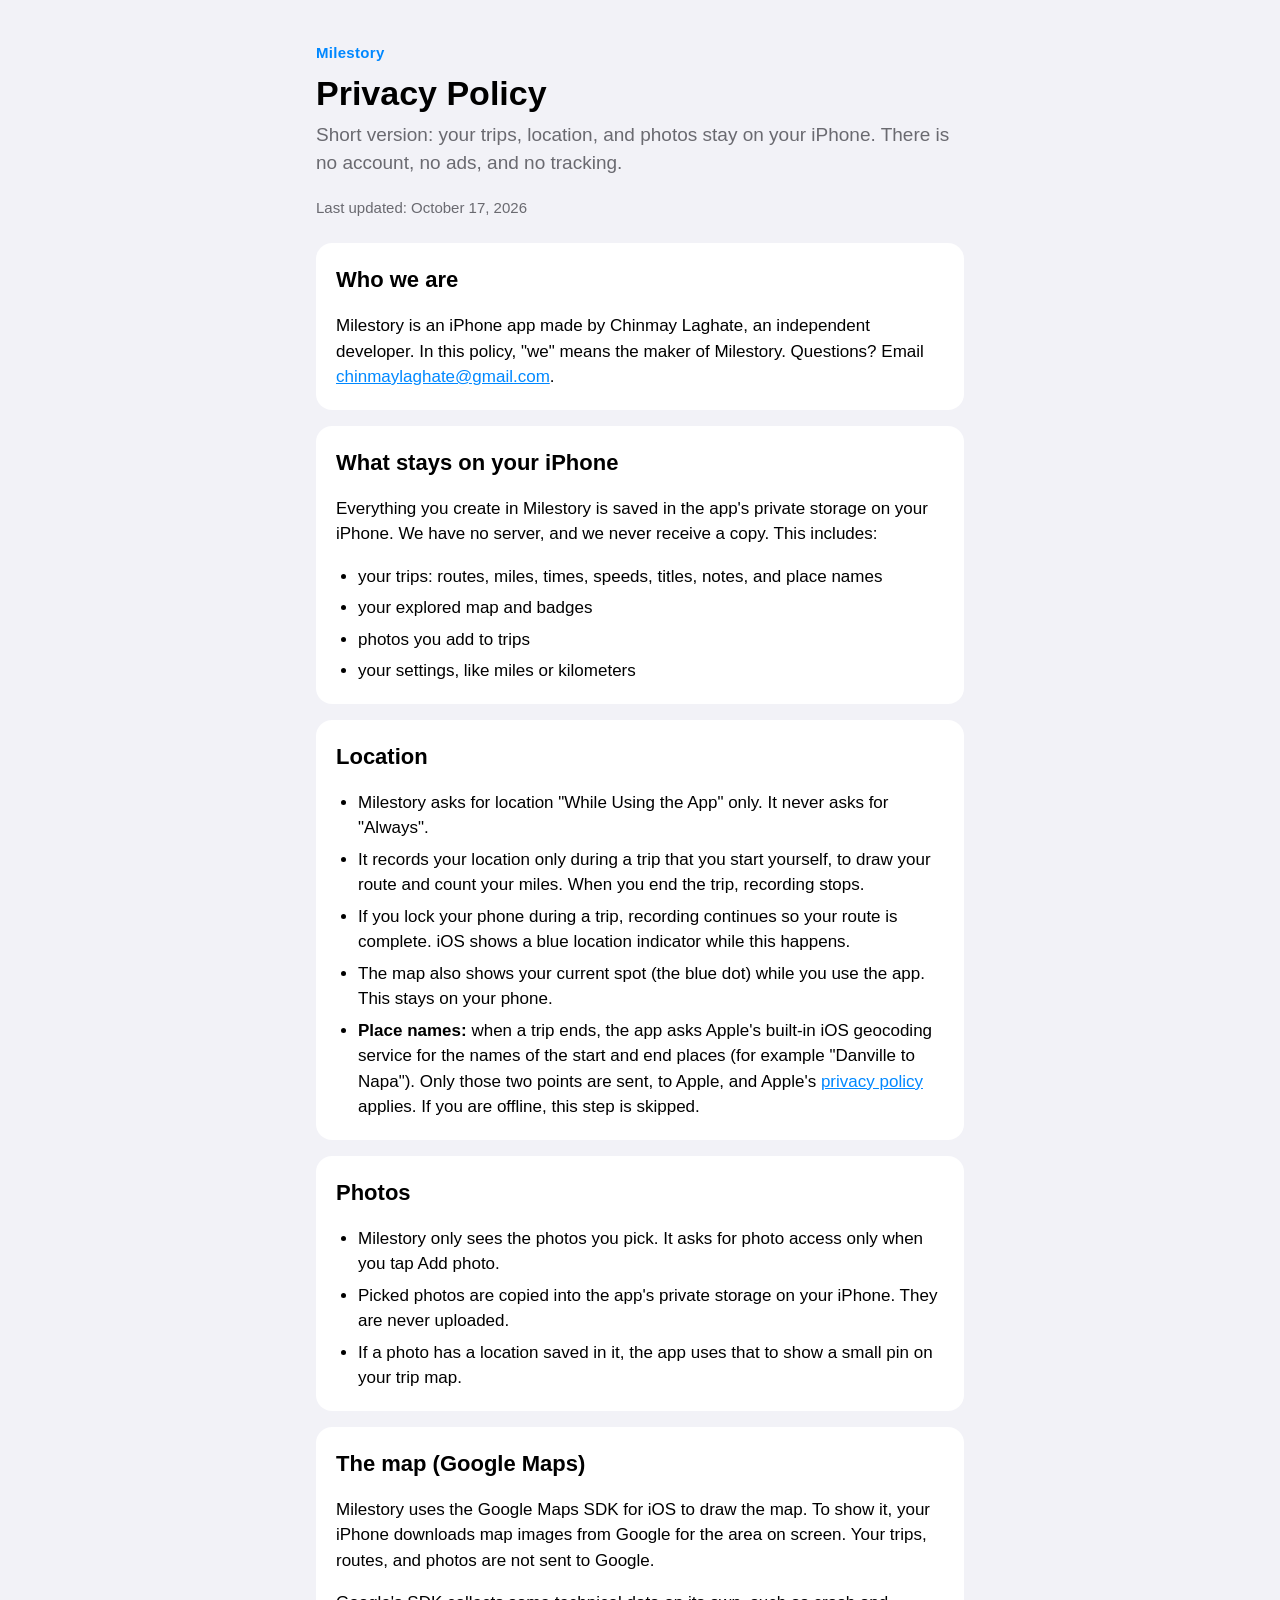
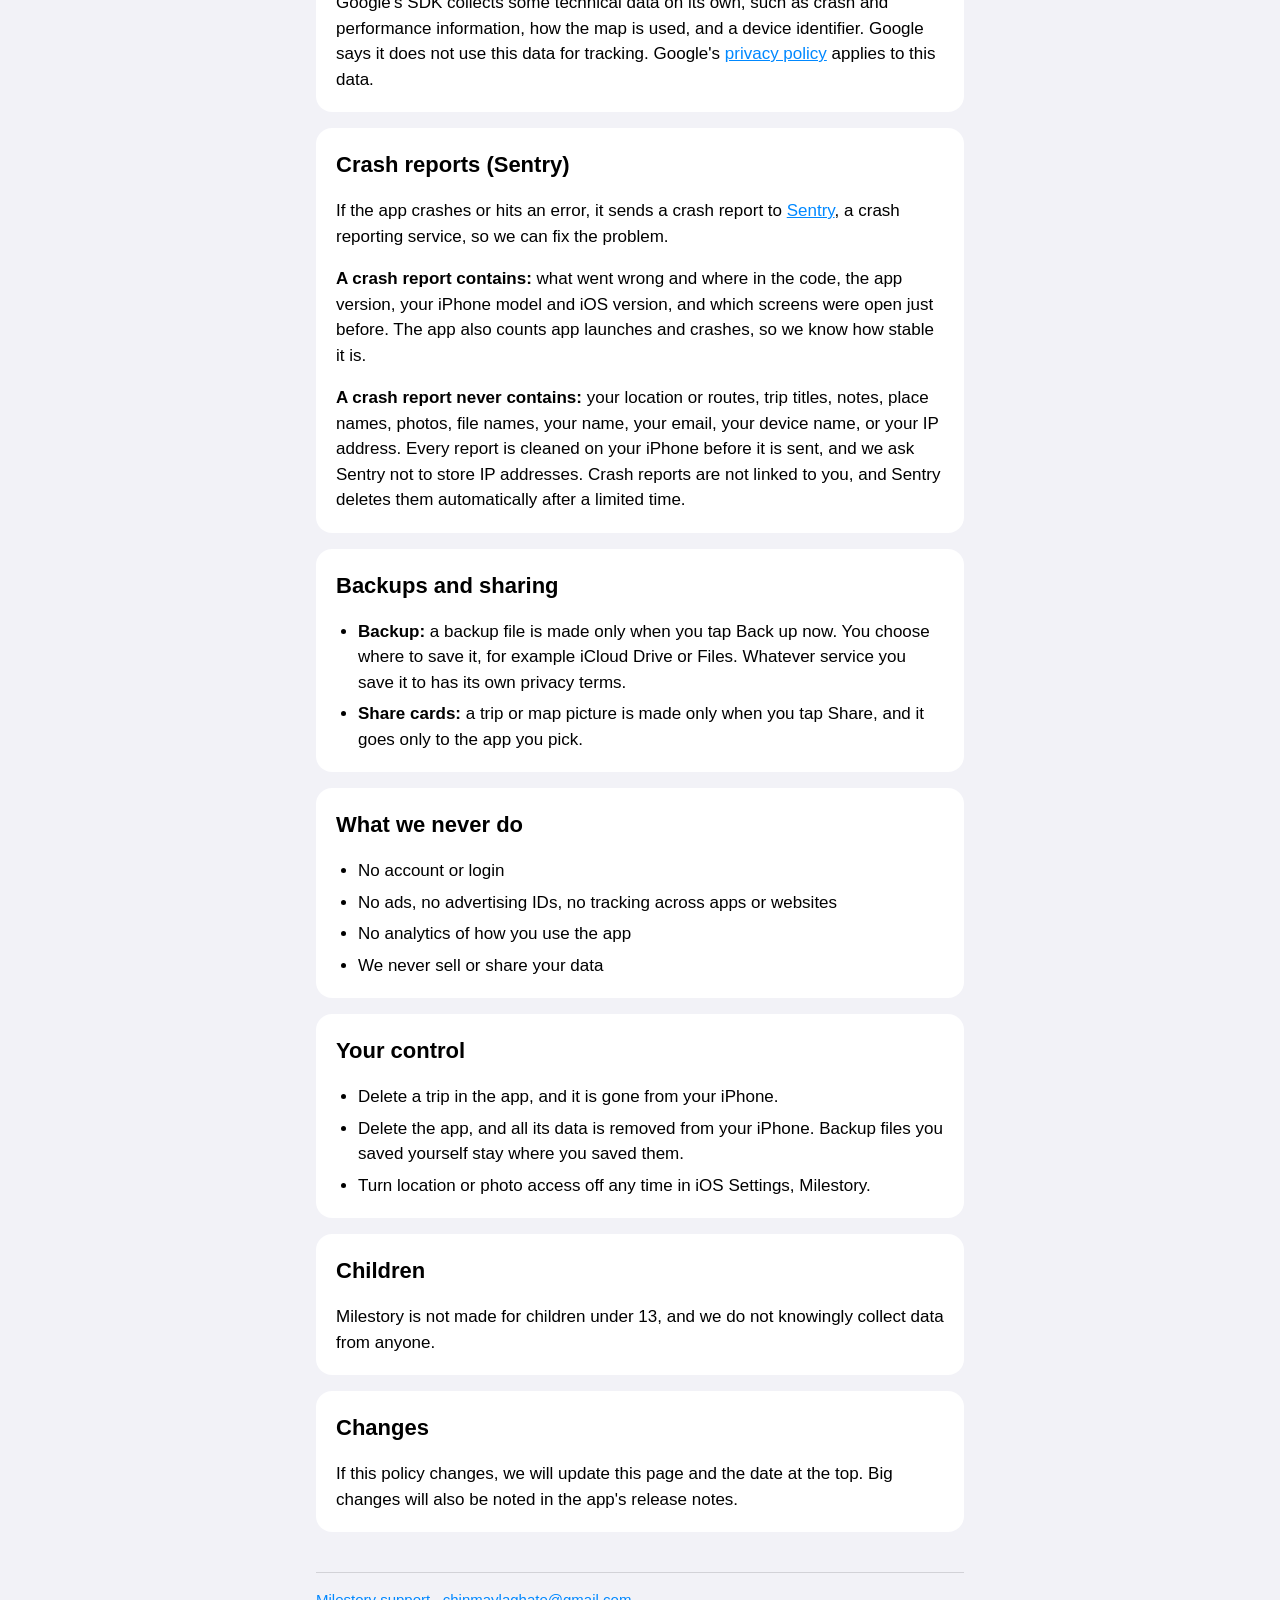
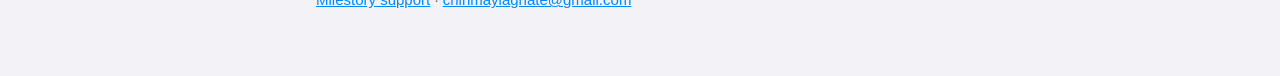
==== privacy.html @ d3af3674 "Phase 10: privacy policy and support pages in docs/, links to milestory-site Co-Authored-By: Claude " ====
<!doctype html>
<html lang="en">
<head>
  <meta charset="utf-8">
  <meta name="viewport" content="width=device-width, initial-scale=1">
  <title>Milestory Privacy Policy</title>
  <meta name="description" content="How Milestory handles your data: your trips, location, and photos stay on your iPhone.">
  <link rel="stylesheet" href="style.css">
</head>
<body>
<main>
  <header>
    <a class="brand" href="./">Milestory</a>
    <h1>Privacy Policy</h1>
    <p class="lead">Short version: your trips, location, and photos stay on your iPhone. There is no account, no ads, and no tracking.</p>
    <p class="muted">Last updated: October 17, 2026</p>
  </header>

  <div class="card">
    <h2>Who we are</h2>
    <p>Milestory is an iPhone app made by Chinmay Laghate, an independent developer. In this policy, "we" means the maker of Milestory. Questions? Email <a href="mailto:chinmaylaghate@gmail.com">chinmaylaghate@gmail.com</a>.</p>
  </div>

  <div class="card">
    <h2>What stays on your iPhone</h2>
    <p>Everything you create in Milestory is saved in the app's private storage on your iPhone. We have no server, and we never receive a copy. This includes:</p>
    <ul>
      <li>your trips: routes, miles, times, speeds, titles, notes, and place names</li>
      <li>your explored map and badges</li>
      <li>photos you add to trips</li>
      <li>your settings, like miles or kilometers</li>
    </ul>
  </div>

  <div class="card">
    <h2>Location</h2>
    <ul>
      <li>Milestory asks for location "While Using the App" only. It never asks for "Always".</li>
      <li>It records your location only during a trip that you start yourself, to draw your route and count your miles. When you end the trip, recording stops.</li>
      <li>If you lock your phone during a trip, recording continues so your route is complete. iOS shows a blue location indicator while this happens.</li>
      <li>The map also shows your current spot (the blue dot) while you use the app. This stays on your phone.</li>
      <li><strong>Place names:</strong> when a trip ends, the app asks Apple's built-in iOS geocoding service for the names of the start and end places (for example "Danville to Napa"). Only those two points are sent, to Apple, and Apple's <a href="https://www.apple.com/legal/privacy/">privacy policy</a> applies. If you are offline, this step is skipped.</li>
    </ul>
  </div>

  <div class="card">
    <h2>Photos</h2>
    <ul>
      <li>Milestory only sees the photos you pick. It asks for photo access only when you tap Add photo.</li>
      <li>Picked photos are copied into the app's private storage on your iPhone. They are never uploaded.</li>
      <li>If a photo has a location saved in it, the app uses that to show a small pin on your trip map.</li>
    </ul>
  </div>

  <div class="card">
    <h2>The map (Google Maps)</h2>
    <p>Milestory uses the Google Maps SDK for iOS to draw the map. To show it, your iPhone downloads map images from Google for the area on screen. Your trips, routes, and photos are not sent to Google.</p>
    <p>Google's SDK collects some technical data on its own, such as crash and performance information, how the map is used, and a device identifier. Google says it does not use this data for tracking. Google's <a href="https://policies.google.com/privacy">privacy policy</a> applies to this data.</p>
  </div>

  <div class="card">
    <h2>Crash reports (Sentry)</h2>
    <p>If the app crashes or hits an error, it sends a crash report to <a href="https://sentry.io/privacy/">Sentry</a>, a crash reporting service, so we can fix the problem.</p>
    <p><strong>A crash report contains:</strong> what went wrong and where in the code, the app version, your iPhone model and iOS version, and which screens were open just before. The app also counts app launches and crashes, so we know how stable it is.</p>
    <p><strong>A crash report never contains:</strong> your location or routes, trip titles, notes, place names, photos, file names, your name, your email, your device name, or your IP address. Every report is cleaned on your iPhone before it is sent, and we ask Sentry not to store IP addresses. Crash reports are not linked to you, and Sentry deletes them automatically after a limited time.</p>
  </div>

  <div class="card">
    <h2>Backups and sharing</h2>
    <ul>
      <li><strong>Backup:</strong> a backup file is made only when you tap Back up now. You choose where to save it, for example iCloud Drive or Files. Whatever service you save it to has its own privacy terms.</li>
      <li><strong>Share cards:</strong> a trip or map picture is made only when you tap Share, and it goes only to the app you pick.</li>
    </ul>
  </div>

  <div class="card">
    <h2>What we never do</h2>
    <ul>
      <li>No account or login</li>
      <li>No ads, no advertising IDs, no tracking across apps or websites</li>
      <li>No analytics of how you use the app</li>
      <li>We never sell or share your data</li>
    </ul>
  </div>

  <div class="card">
    <h2>Your control</h2>
    <ul>
      <li>Delete a trip in the app, and it is gone from your iPhone.</li>
      <li>Delete the app, and all its data is removed from your iPhone. Backup files you saved yourself stay where you saved them.</li>
      <li>Turn location or photo access off any time in iOS Settings, Milestory.</li>
    </ul>
  </div>

  <div class="card">
    <h2>Children</h2>
    <p>Milestory is not made for children under 13, and we do not knowingly collect data from anyone.</p>
  </div>

  <div class="card">
    <h2>Changes</h2>
    <p>If this policy changes, we will update this page and the date at the top. Big changes will also be noted in the app's release notes.</p>
  </div>

  <footer class="muted">
    <a href="./">Milestory support</a> · <a href="mailto:chinmaylaghate@gmail.com">chinmaylaghate@gmail.com</a>
  </footer>
</main>
</body>
</html>
---- style.css ----
:root {
  --bg: #f2f2f7;
  --card: #ffffff;
  --label: #000000;
  --label2: rgba(60, 60, 67, 0.75);
  --line: rgba(60, 60, 67, 0.18);
  --tint: #0088ff;
  color-scheme: light dark;
}
@media (prefers-color-scheme: dark) {
  :root {
    --bg: #000000;
    --card: #1c1c1e;
    --label: #ffffff;
    --label2: rgba(235, 235, 245, 0.7);
    --line: rgba(84, 84, 88, 0.6);
    --tint: #0091ff;
  }
}
* { box-sizing: border-box; }
body {
  margin: 0;
  background: var(--bg);
  color: var(--label);
  font: 17px/1.5 -apple-system, BlinkMacSystemFont, "SF Pro Text", "Helvetica Neue", Arial, sans-serif;
  -webkit-text-size-adjust: 100%;
}
main { max-width: 680px; margin: 0 auto; padding: 40px 16px 64px; }
header { margin-bottom: 24px; }
.brand { font-weight: 700; color: var(--tint); text-decoration: none; font-size: 15px; letter-spacing: 0.02em; }
h1 { font-size: 34px; line-height: 1.15; margin: 8px 0 8px; }
h2 { font-size: 22px; margin: 32px 0 8px; }
p, li { color: var(--label); }
.lead { font-size: 19px; color: var(--label2); margin-top: 0; }
.muted { color: var(--label2); font-size: 15px; }
.card { background: var(--card); border-radius: 16px; padding: 4px 20px; margin: 16px 0; }
.card > :first-child { margin-top: 16px; }
.card > :last-child { margin-bottom: 16px; }
ul { padding-left: 22px; }
li { margin: 6px 0; }
a { color: var(--tint); }
details { border-top: 1px solid var(--line); padding: 12px 0; }
details:first-of-type { border-top: 0; }
summary { cursor: pointer; font-weight: 600; }
details p { margin: 8px 0 0; }
footer { margin-top: 40px; border-top: 1px solid var(--line); padding-top: 16px; }
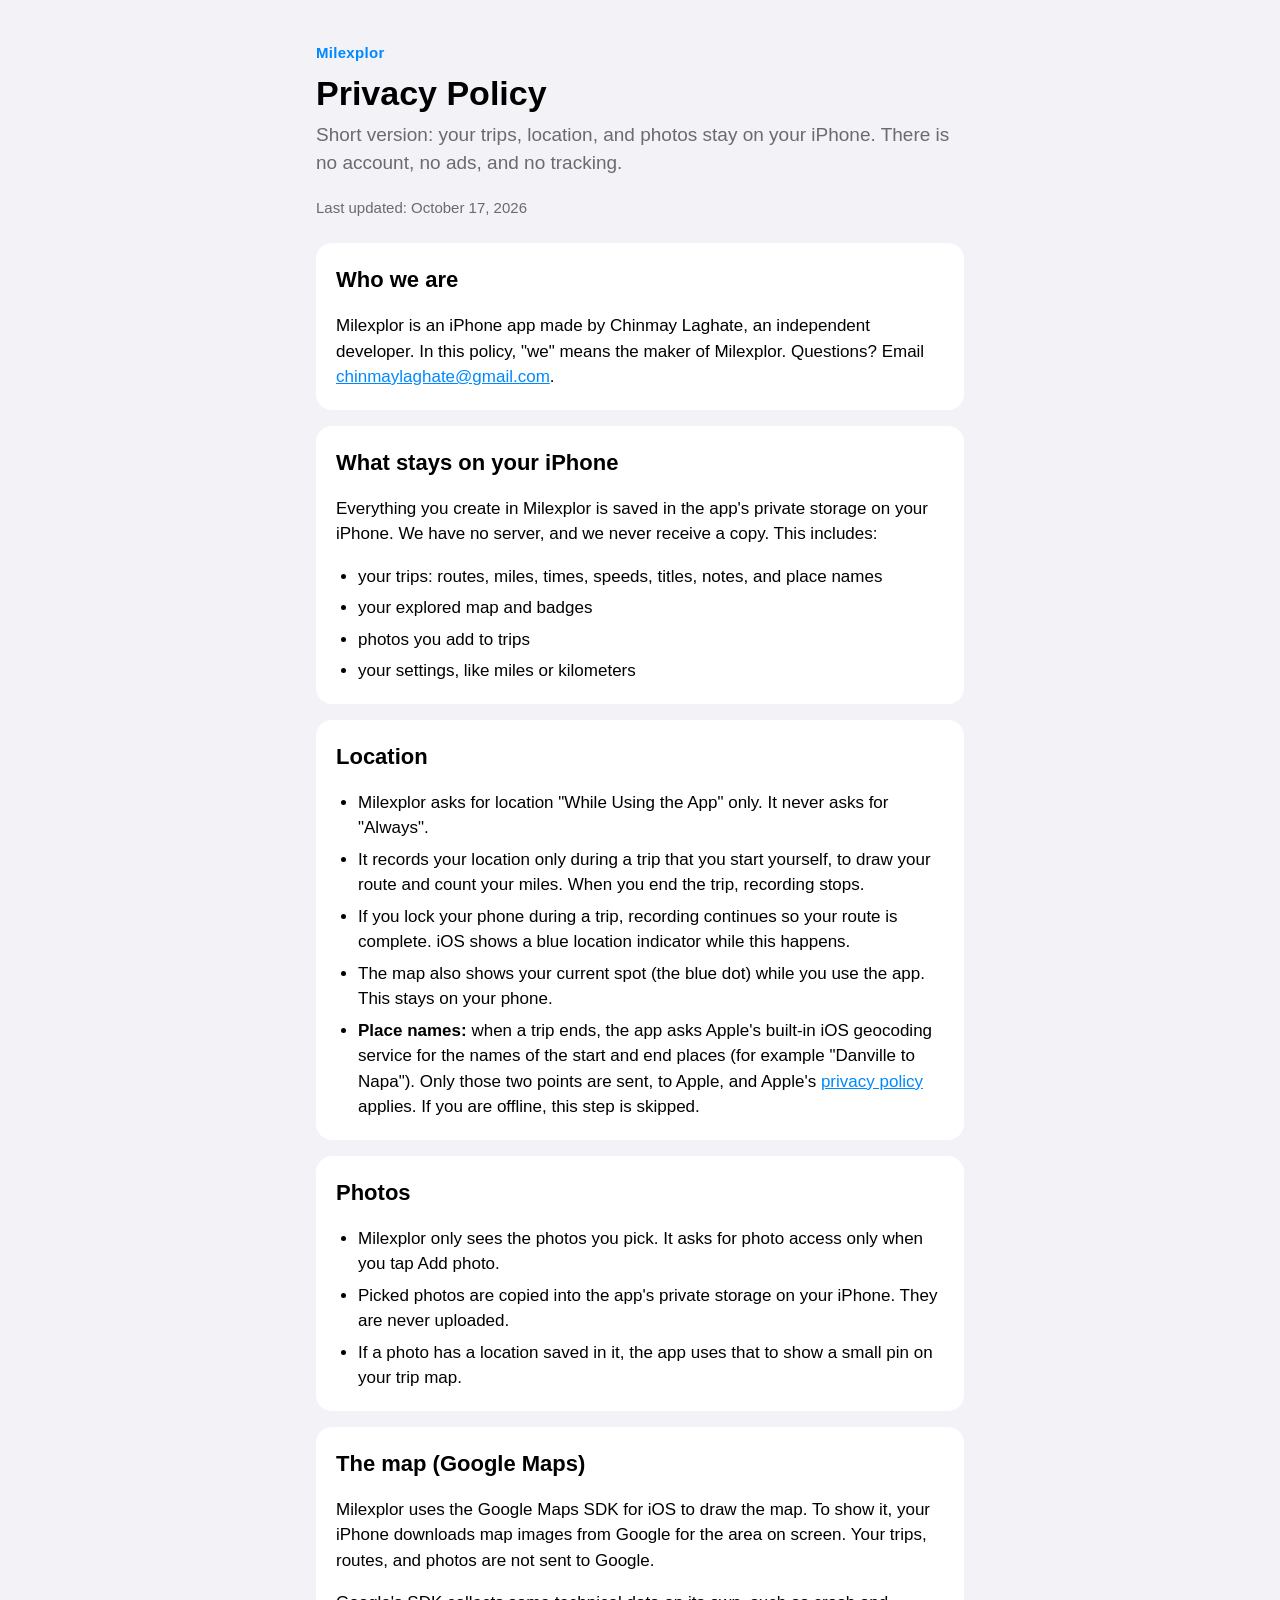
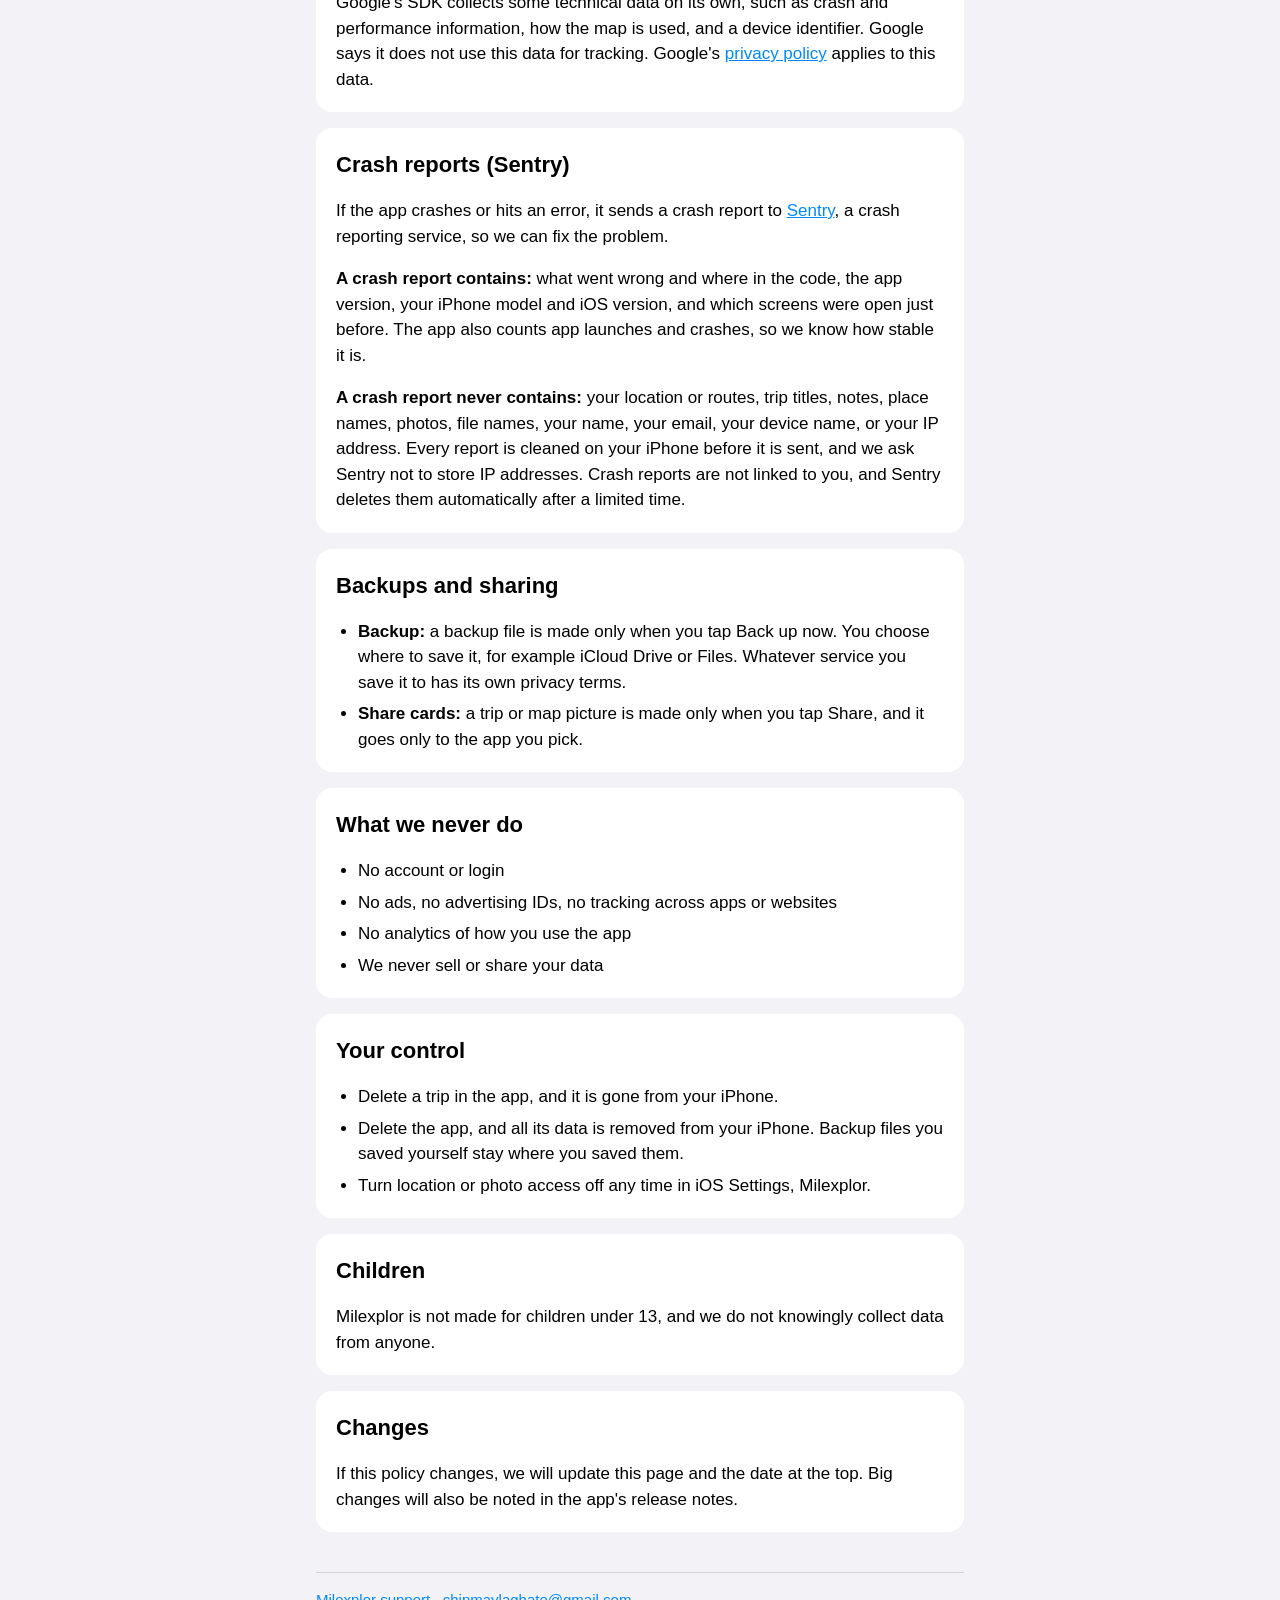
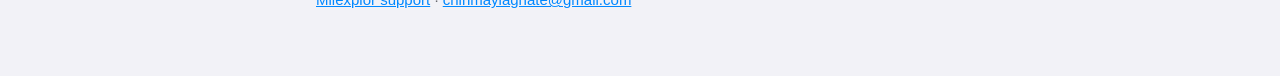
==== commit c049fefc: "Rename the app from Milestory to Milexplor New name, slug, URL scheme, bundle ID (com.chinmaylaghate" ====
--- a/privacy.html
+++ b/privacy.html
@@ -3,14 +3,14 @@
 <head>
   <meta charset="utf-8">
   <meta name="viewport" content="width=device-width, initial-scale=1">
-  <title>Milestory Privacy Policy</title>
-  <meta name="description" content="How Milestory handles your data: your trips, location, and photos stay on your iPhone.">
+  <title>Milexplor Privacy Policy</title>
+  <meta name="description" content="How Milexplor handles your data: your trips, location, and photos stay on your iPhone.">
   <link rel="stylesheet" href="style.css">
 </head>
 <body>
 <main>
   <header>
-    <a class="brand" href="./">Milestory</a>
+    <a class="brand" href="./">Milexplor</a>
     <h1>Privacy Policy</h1>
     <p class="lead">Short version: your trips, location, and photos stay on your iPhone. There is no account, no ads, and no tracking.</p>
     <p class="muted">Last updated: October 17, 2026</p>
@@ -18,12 +18,12 @@
 
   <div class="card">
     <h2>Who we are</h2>
-    <p>Milestory is an iPhone app made by Chinmay Laghate, an independent developer. In this policy, "we" means the maker of Milestory. Questions? Email <a href="mailto:chinmaylaghate@gmail.com">chinmaylaghate@gmail.com</a>.</p>
+    <p>Milexplor is an iPhone app made by Chinmay Laghate, an independent developer. In this policy, "we" means the maker of Milexplor. Questions? Email <a href="mailto:chinmaylaghate@gmail.com">chinmaylaghate@gmail.com</a>.</p>
   </div>
 
   <div class="card">
     <h2>What stays on your iPhone</h2>
-    <p>Everything you create in Milestory is saved in the app's private storage on your iPhone. We have no server, and we never receive a copy. This includes:</p>
+    <p>Everything you create in Milexplor is saved in the app's private storage on your iPhone. We have no server, and we never receive a copy. This includes:</p>
     <ul>
       <li>your trips: routes, miles, times, speeds, titles, notes, and place names</li>
       <li>your explored map and badges</li>
@@ -35,7 +35,7 @@
   <div class="card">
     <h2>Location</h2>
     <ul>
-      <li>Milestory asks for location "While Using the App" only. It never asks for "Always".</li>
+      <li>Milexplor asks for location "While Using the App" only. It never asks for "Always".</li>
       <li>It records your location only during a trip that you start yourself, to draw your route and count your miles. When you end the trip, recording stops.</li>
       <li>If you lock your phone during a trip, recording continues so your route is complete. iOS shows a blue location indicator while this happens.</li>
       <li>The map also shows your current spot (the blue dot) while you use the app. This stays on your phone.</li>
@@ -46,7 +46,7 @@
   <div class="card">
     <h2>Photos</h2>
     <ul>
-      <li>Milestory only sees the photos you pick. It asks for photo access only when you tap Add photo.</li>
+      <li>Milexplor only sees the photos you pick. It asks for photo access only when you tap Add photo.</li>
       <li>Picked photos are copied into the app's private storage on your iPhone. They are never uploaded.</li>
       <li>If a photo has a location saved in it, the app uses that to show a small pin on your trip map.</li>
     </ul>
@@ -54,7 +54,7 @@
 
   <div class="card">
     <h2>The map (Google Maps)</h2>
-    <p>Milestory uses the Google Maps SDK for iOS to draw the map. To show it, your iPhone downloads map images from Google for the area on screen. Your trips, routes, and photos are not sent to Google.</p>
+    <p>Milexplor uses the Google Maps SDK for iOS to draw the map. To show it, your iPhone downloads map images from Google for the area on screen. Your trips, routes, and photos are not sent to Google.</p>
     <p>Google's SDK collects some technical data on its own, such as crash and performance information, how the map is used, and a device identifier. Google says it does not use this data for tracking. Google's <a href="https://policies.google.com/privacy">privacy policy</a> applies to this data.</p>
   </div>
 
@@ -88,13 +88,13 @@
     <ul>
       <li>Delete a trip in the app, and it is gone from your iPhone.</li>
       <li>Delete the app, and all its data is removed from your iPhone. Backup files you saved yourself stay where you saved them.</li>
-      <li>Turn location or photo access off any time in iOS Settings, Milestory.</li>
+      <li>Turn location or photo access off any time in iOS Settings, Milexplor.</li>
     </ul>
   </div>
 
   <div class="card">
     <h2>Children</h2>
-    <p>Milestory is not made for children under 13, and we do not knowingly collect data from anyone.</p>
+    <p>Milexplor is not made for children under 13, and we do not knowingly collect data from anyone.</p>
   </div>
 
   <div class="card">
@@ -103,7 +103,7 @@
   </div>
 
   <footer class="muted">
-    <a href="./">Milestory support</a> · <a href="mailto:chinmaylaghate@gmail.com">chinmaylaghate@gmail.com</a>
+    <a href="./">Milexplor support</a> · <a href="mailto:chinmaylaghate@gmail.com">chinmaylaghate@gmail.com</a>
   </footer>
 </main>
 </body>
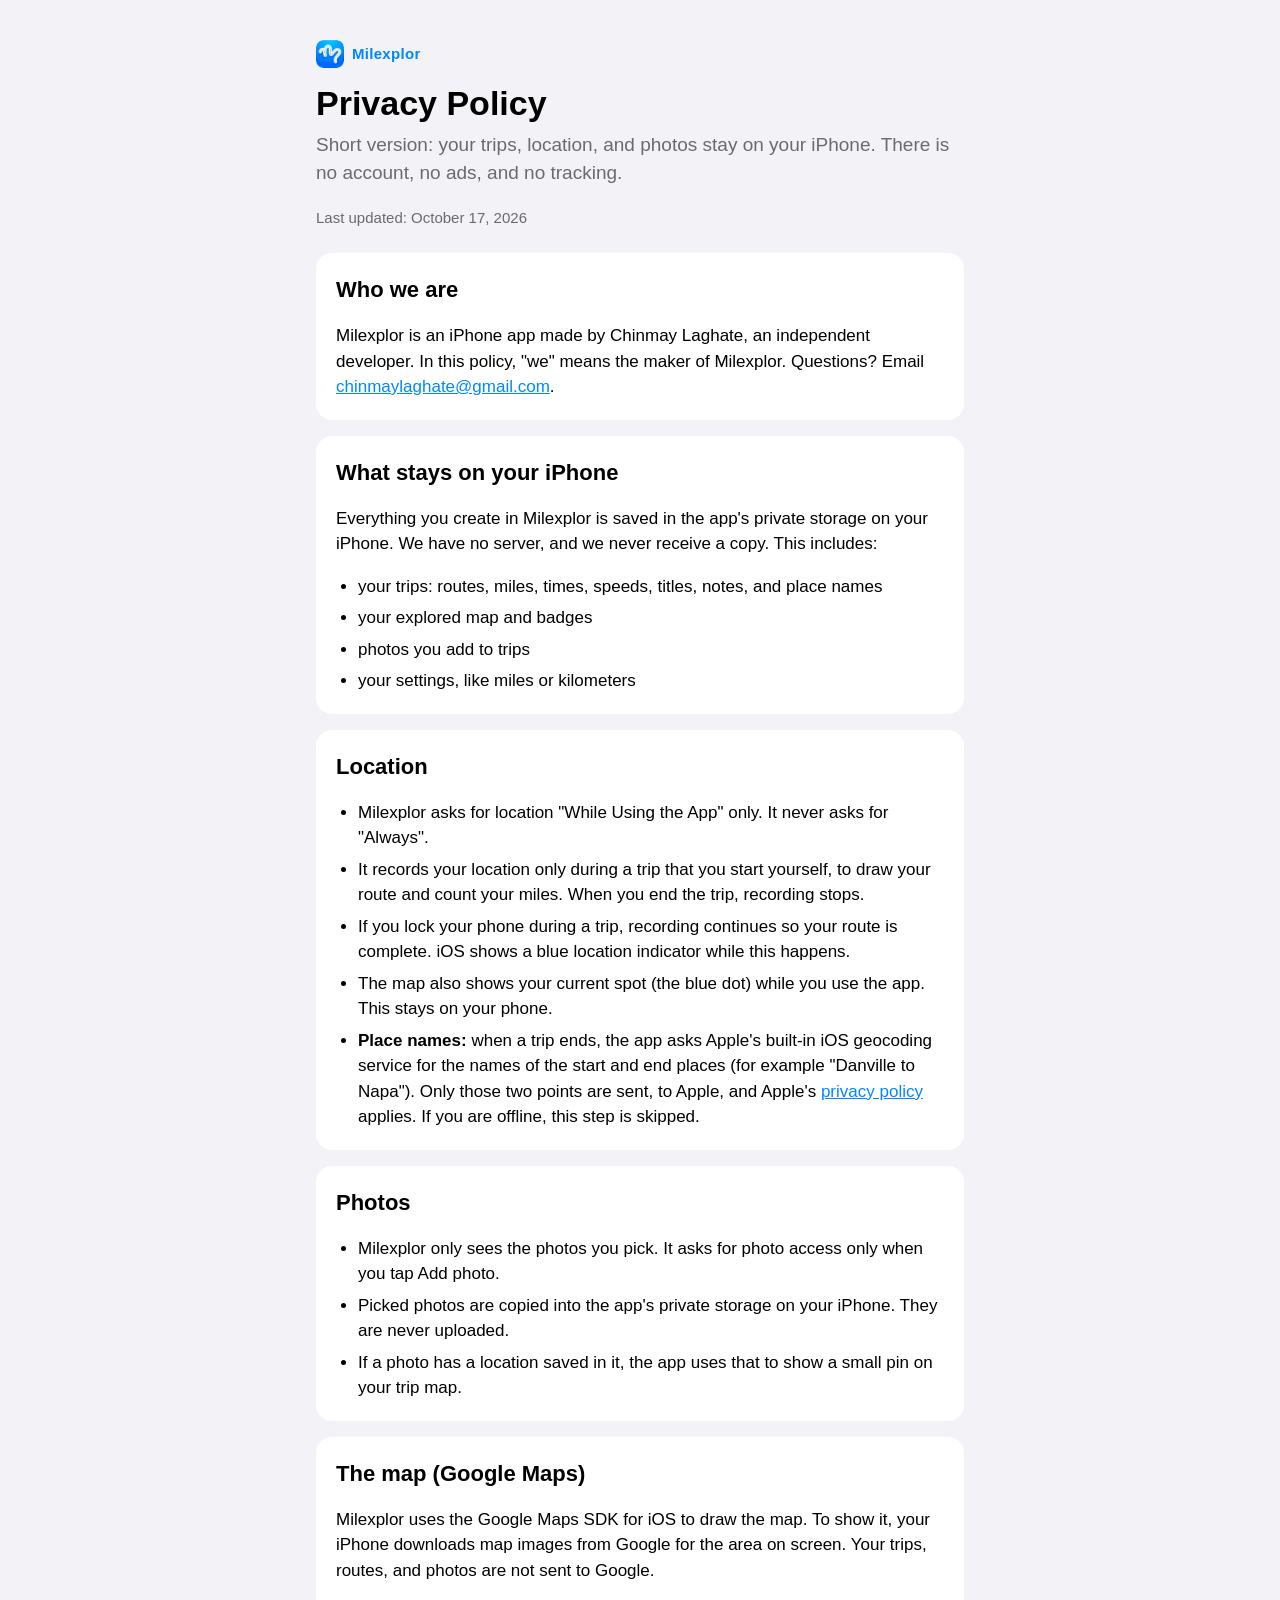
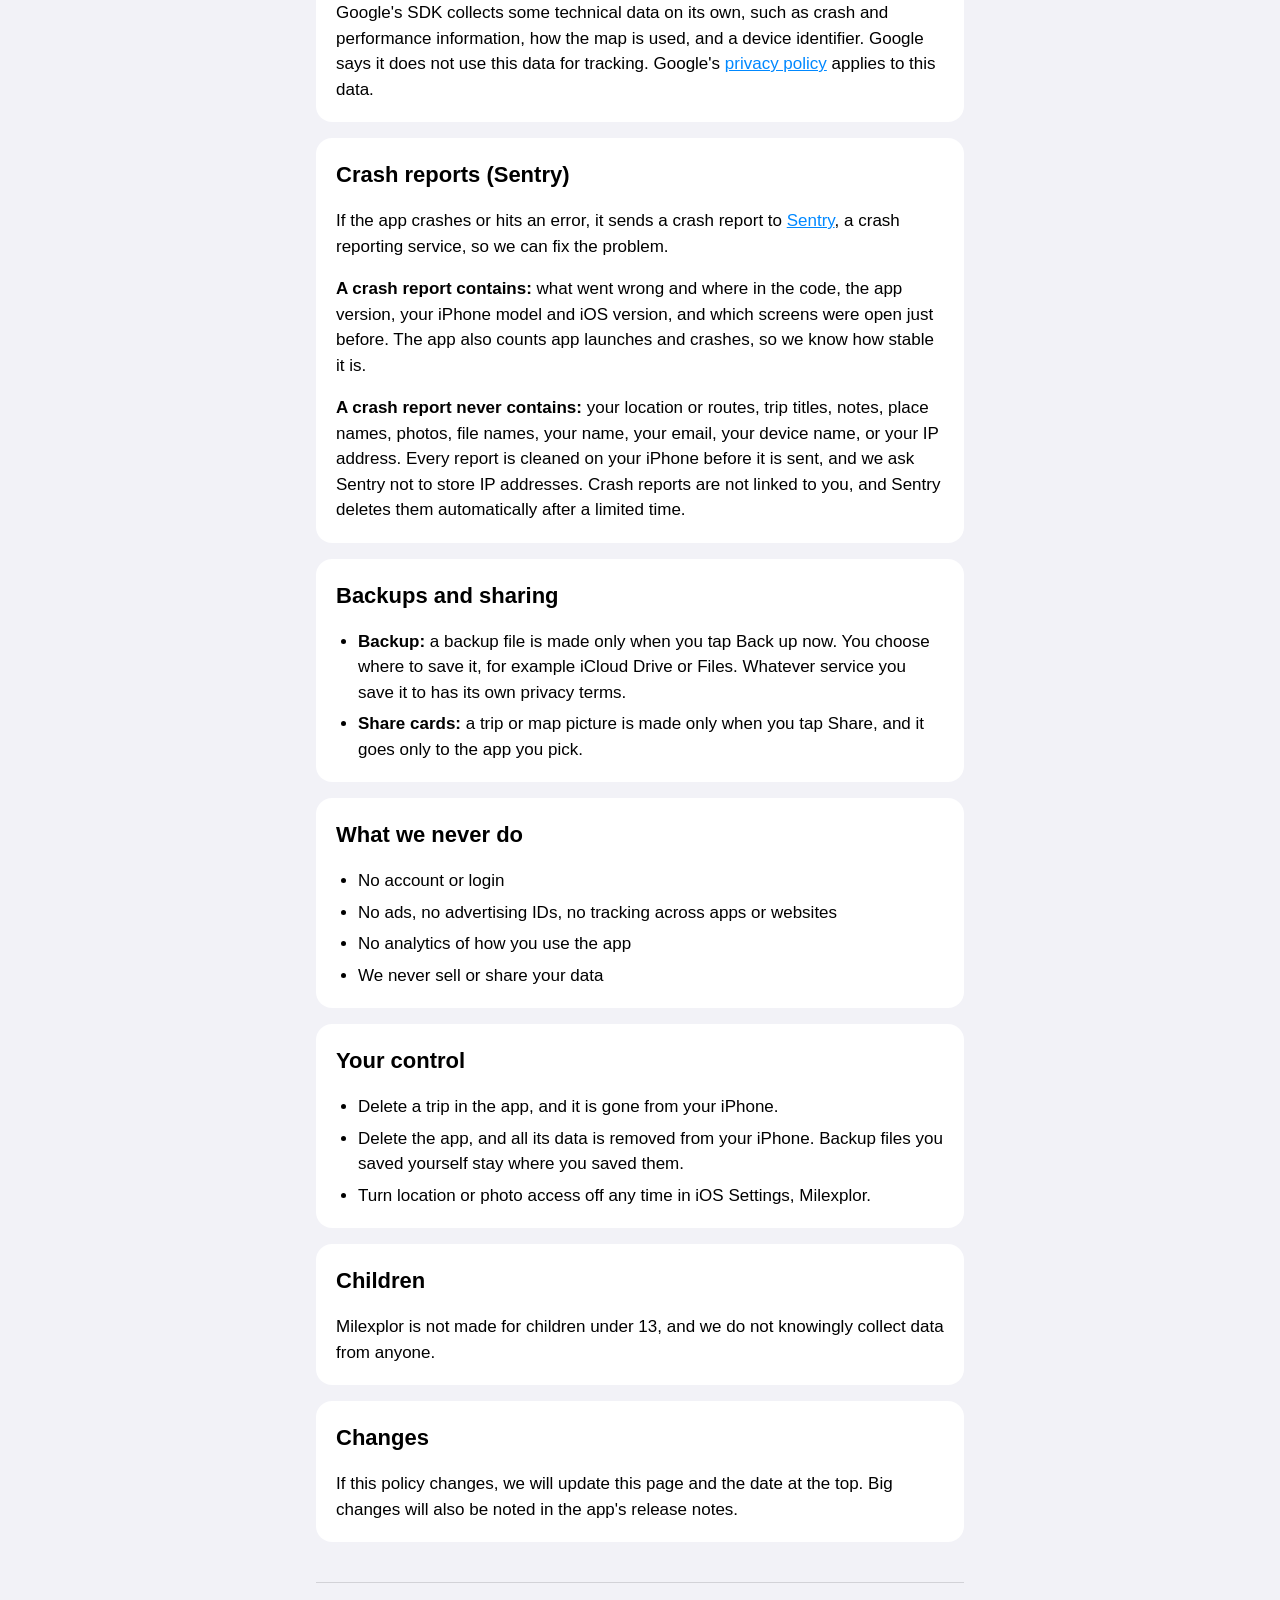
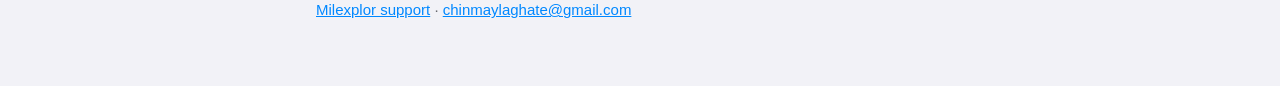
==== commit 34d3137c: "New app icon: iOS and App Store icon, splash, share card logo, website icons Co-Authored-By: Claude " ====
--- a/privacy.html
+++ b/privacy.html
@@ -5,12 +5,14 @@
   <meta name="viewport" content="width=device-width, initial-scale=1">
   <title>Milexplor Privacy Policy</title>
   <meta name="description" content="How Milexplor handles your data: your trips, location, and photos stay on your iPhone.">
+  <link rel="icon" type="image/png" href="favicon.png">
+  <link rel="apple-touch-icon" href="apple-touch-icon.png">
   <link rel="stylesheet" href="style.css">
 </head>
 <body>
 <main>
   <header>
-    <a class="brand" href="./">Milexplor</a>
+    <a class="brand" href="./"><img class="logo" src="favicon.png" width="28" height="28" alt="">Milexplor</a>
     <h1>Privacy Policy</h1>
     <p class="lead">Short version: your trips, location, and photos stay on your iPhone. There is no account, no ads, and no tracking.</p>
     <p class="muted">Last updated: October 17, 2026</p>
--- a/style.css
+++ b/style.css
@@ -27,7 +27,8 @@
 }
 main { max-width: 680px; margin: 0 auto; padding: 40px 16px 64px; }
 header { margin-bottom: 24px; }
-.brand { font-weight: 700; color: var(--tint); text-decoration: none; font-size: 15px; letter-spacing: 0.02em; }
+.brand { display: inline-flex; align-items: center; gap: 8px; font-weight: 700; color: var(--tint); text-decoration: none; font-size: 15px; letter-spacing: 0.02em; }
+.logo { border-radius: 7px; }
 h1 { font-size: 34px; line-height: 1.15; margin: 8px 0 8px; }
 h2 { font-size: 22px; margin: 32px 0 8px; }
 p, li { color: var(--label); }
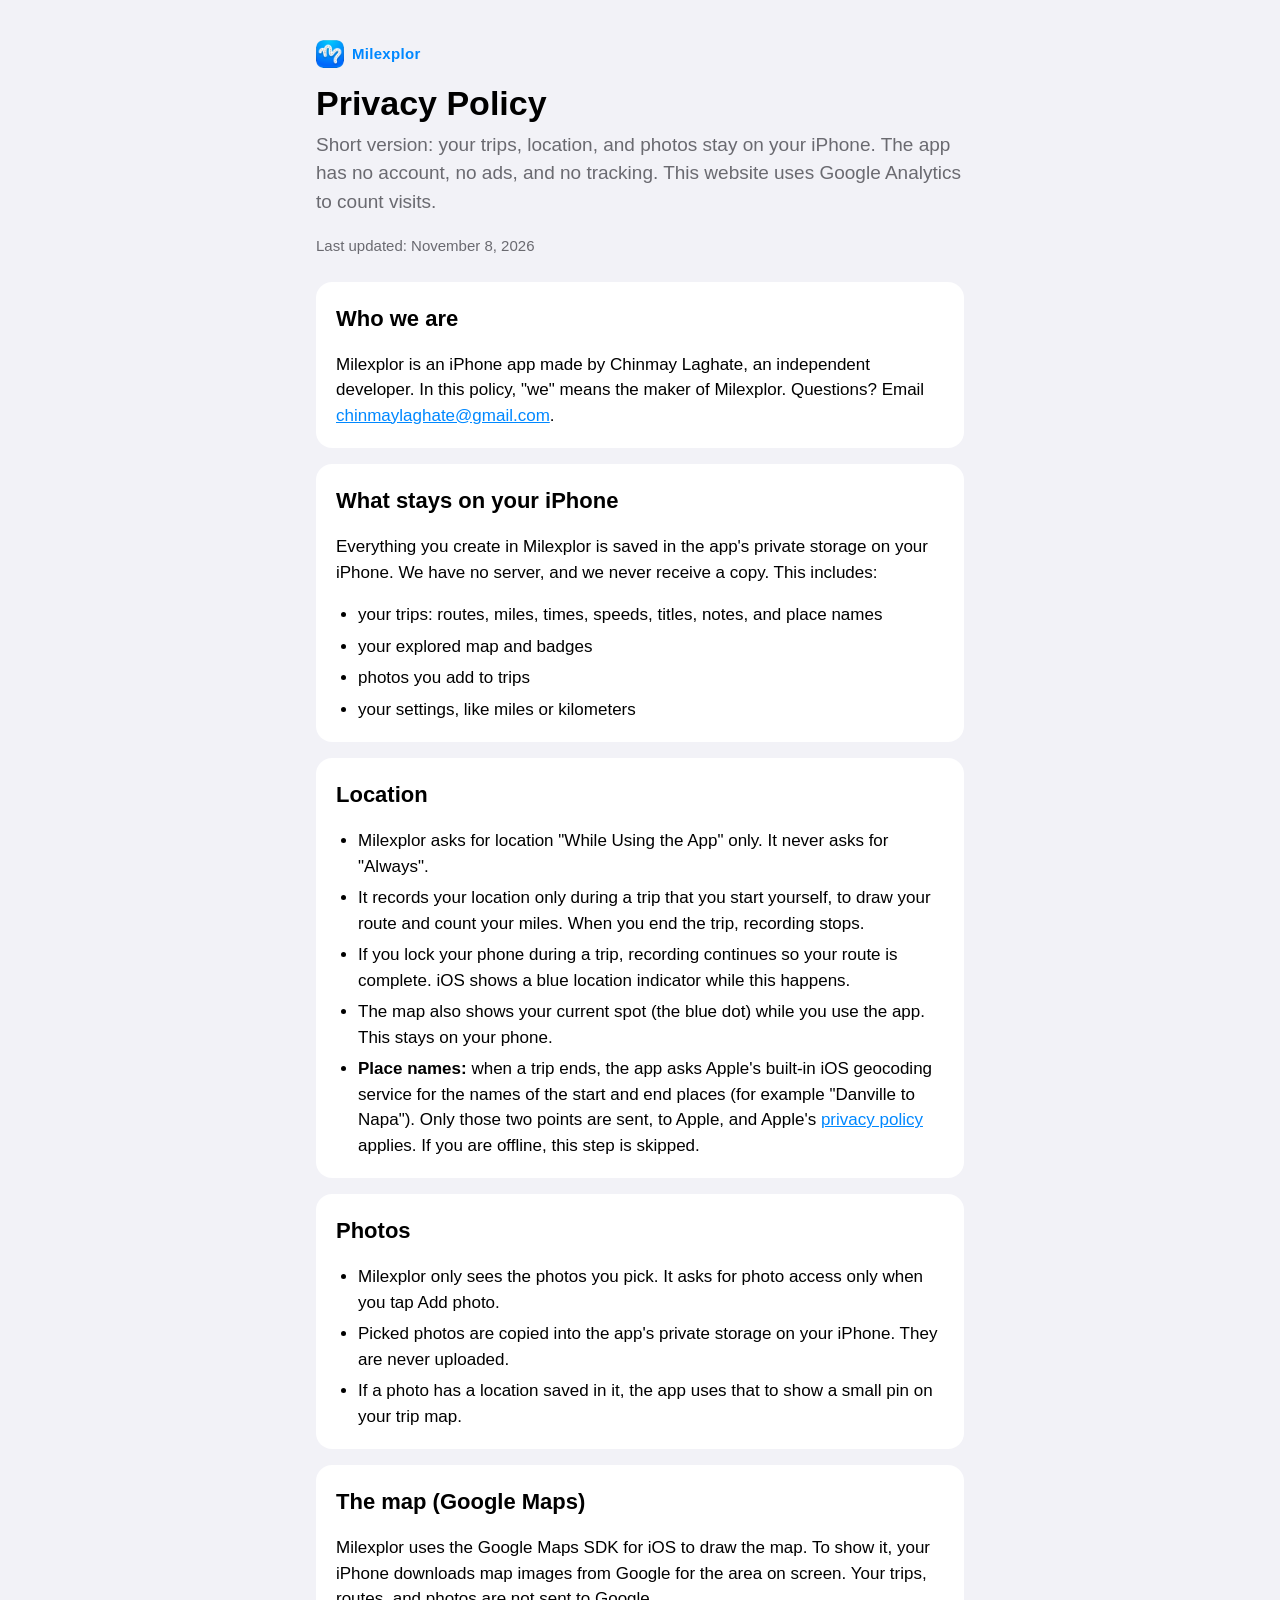
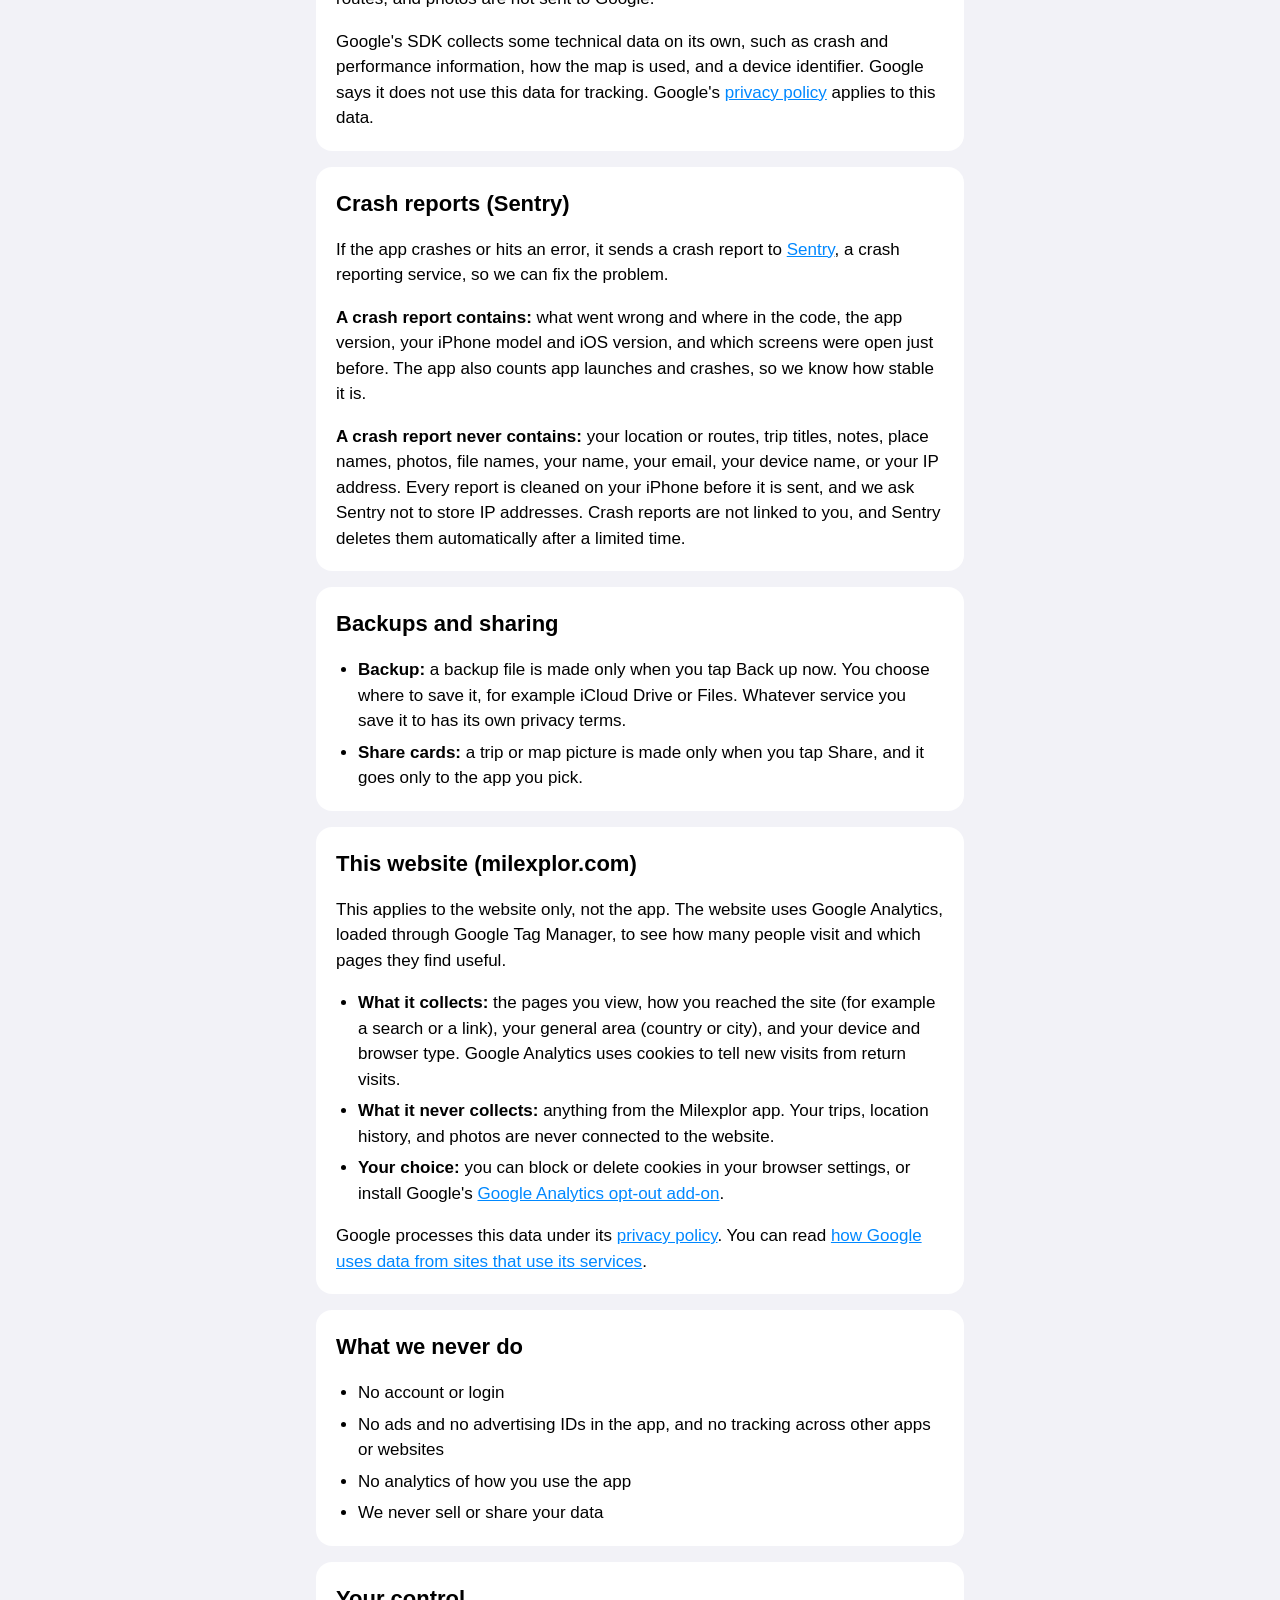
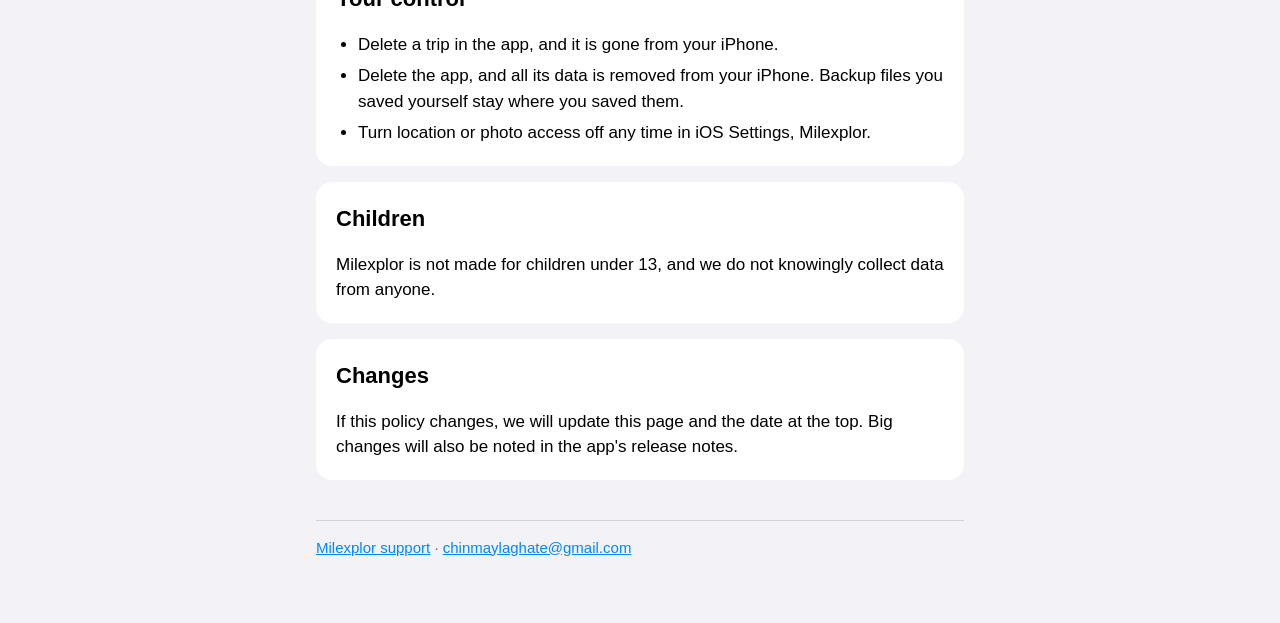
==== commit f1621d4e: "Privacy policy: explain website analytics Adds a "This website" section covering Google Analytics vi" ====
--- a/privacy.html
+++ b/privacy.html
@@ -1,6 +1,13 @@
 <!doctype html>
 <html lang="en">
 <head>
+<!-- Google Tag Manager -->
+<script>(function(w,d,s,l,i){w[l]=w[l]||[];w[l].push({'gtm.start':
+new Date().getTime(),event:'gtm.js'});var f=d.getElementsByTagName(s)[0],
+j=d.createElement(s),dl=l!='dataLayer'?'&l='+l:'';j.async=true;j.src=
+'https://www.googletagmanager.com/gtm.js?id='+i+dl;f.parentNode.insertBefore(j,f);
+})(window,document,'script','dataLayer','GTM-NXD4MGPJ');</script>
+<!-- End Google Tag Manager -->
   <meta charset="utf-8">
   <meta name="viewport" content="width=device-width, initial-scale=1">
   <title>Milexplor Privacy Policy</title>
@@ -10,12 +17,16 @@
   <link rel="stylesheet" href="style.css">
 </head>
 <body>
+<!-- Google Tag Manager (noscript) -->
+<noscript><iframe src="https://www.googletagmanager.com/ns.html?id=GTM-NXD4MGPJ"
+height="0" width="0" style="display:none;visibility:hidden"></iframe></noscript>
+<!-- End Google Tag Manager (noscript) -->
 <main>
   <header>
     <a class="brand" href="./"><img class="logo" src="favicon.png" width="28" height="28" alt="">Milexplor</a>
     <h1>Privacy Policy</h1>
-    <p class="lead">Short version: your trips, location, and photos stay on your iPhone. There is no account, no ads, and no tracking.</p>
-    <p class="muted">Last updated: October 17, 2026</p>
+    <p class="lead">Short version: your trips, location, and photos stay on your iPhone. The app has no account, no ads, and no tracking. This website uses Google Analytics to count visits.</p>
+    <p class="muted">Last updated: November 8, 2026</p>
   </header>
 
   <div class="card">
@@ -76,10 +87,21 @@
   </div>
 
   <div class="card">
+    <h2>This website (milexplor.com)</h2>
+    <p>This applies to the website only, not the app. The website uses Google Analytics, loaded through Google Tag Manager, to see how many people visit and which pages they find useful.</p>
+    <ul>
+      <li><strong>What it collects:</strong> the pages you view, how you reached the site (for example a search or a link), your general area (country or city), and your device and browser type. Google Analytics uses cookies to tell new visits from return visits.</li>
+      <li><strong>What it never collects:</strong> anything from the Milexplor app. Your trips, location history, and photos are never connected to the website.</li>
+      <li><strong>Your choice:</strong> you can block or delete cookies in your browser settings, or install Google's <a href="https://tools.google.com/dlpage/gaoptout">Google Analytics opt-out add-on</a>.</li>
+    </ul>
+    <p>Google processes this data under its <a href="https://policies.google.com/privacy">privacy policy</a>. You can read <a href="https://policies.google.com/technologies/partner-sites">how Google uses data from sites that use its services</a>.</p>
+  </div>
+
+  <div class="card">
     <h2>What we never do</h2>
     <ul>
       <li>No account or login</li>
-      <li>No ads, no advertising IDs, no tracking across apps or websites</li>
+      <li>No ads and no advertising IDs in the app, and no tracking across other apps or websites</li>
       <li>No analytics of how you use the app</li>
       <li>We never sell or share your data</li>
     </ul>
@@ -105,7 +127,7 @@
   </div>
 
   <footer class="muted">
-    <a href="./">Milexplor support</a> · <a href="mailto:chinmaylaghate@gmail.com">chinmaylaghate@gmail.com</a>
+    <a href="support.html">Milexplor support</a> · <a href="mailto:chinmaylaghate@gmail.com">chinmaylaghate@gmail.com</a>
   </footer>
 </main>
 </body>
